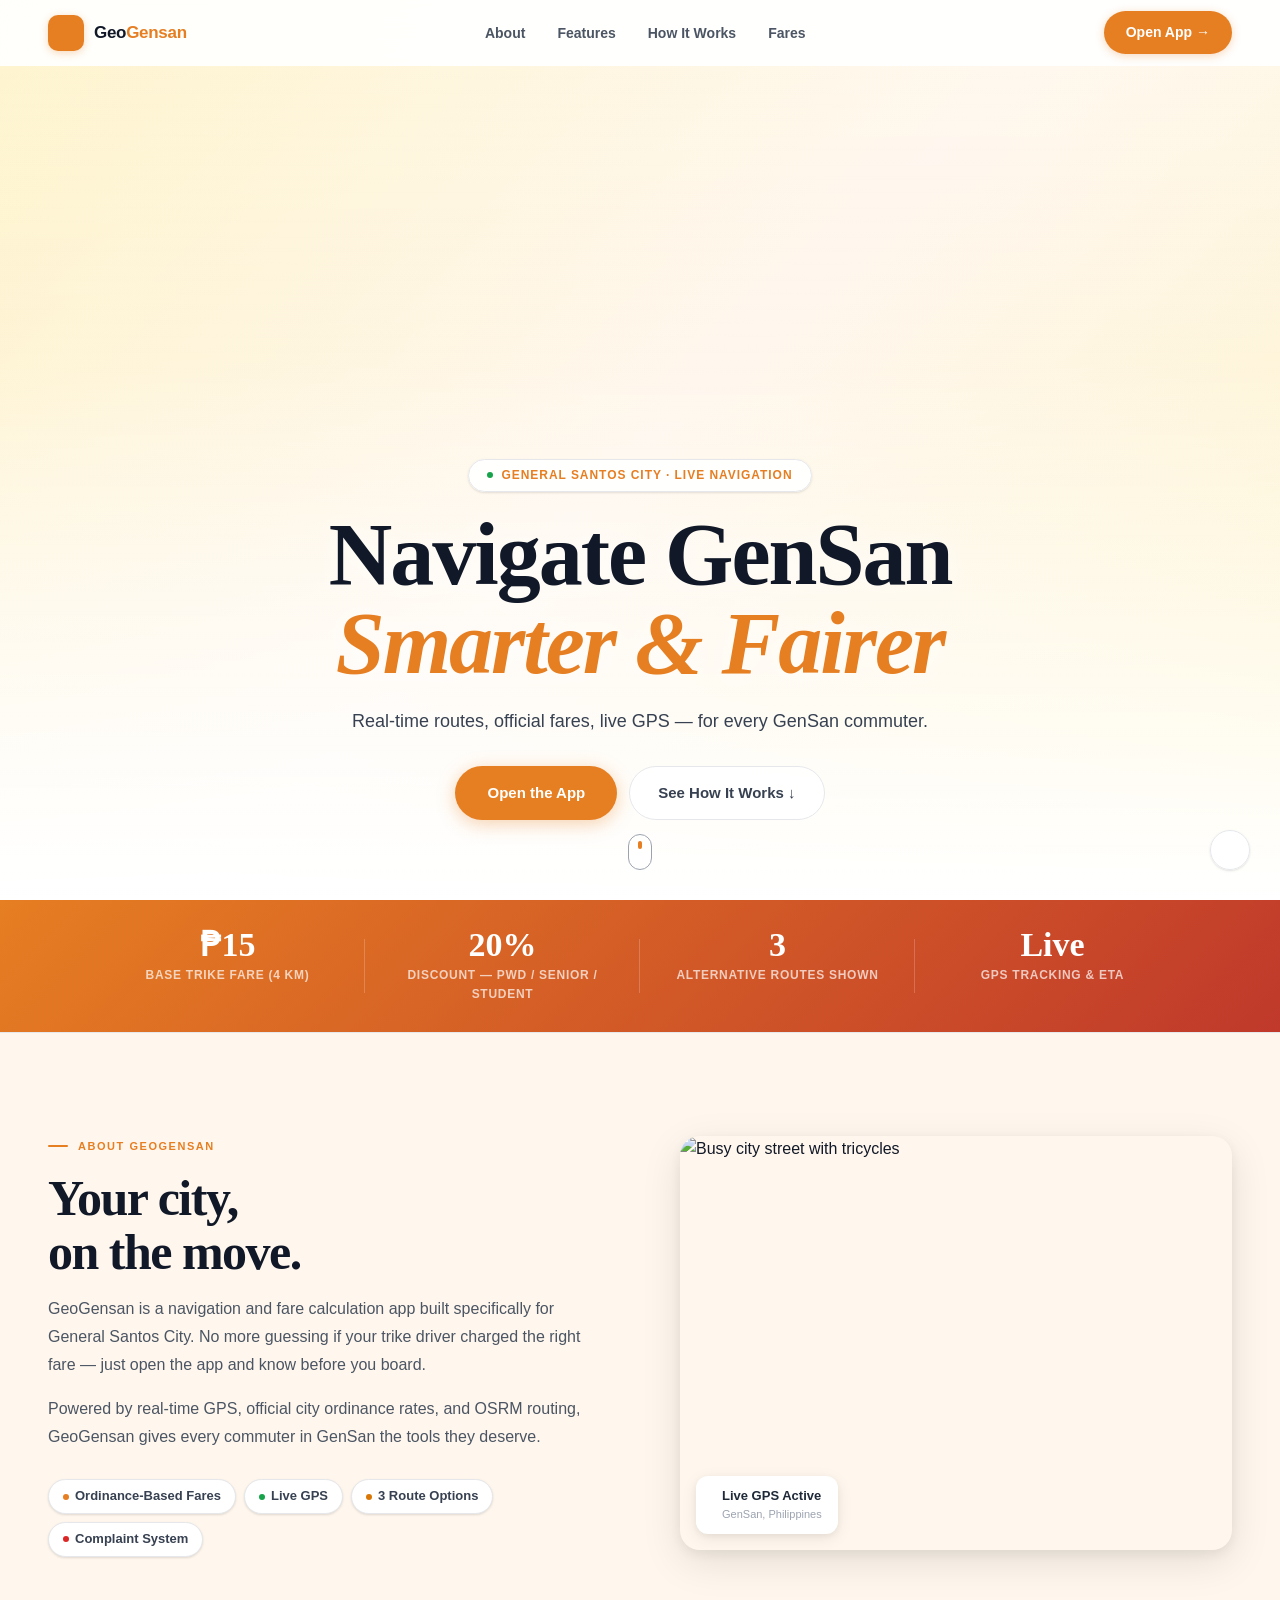
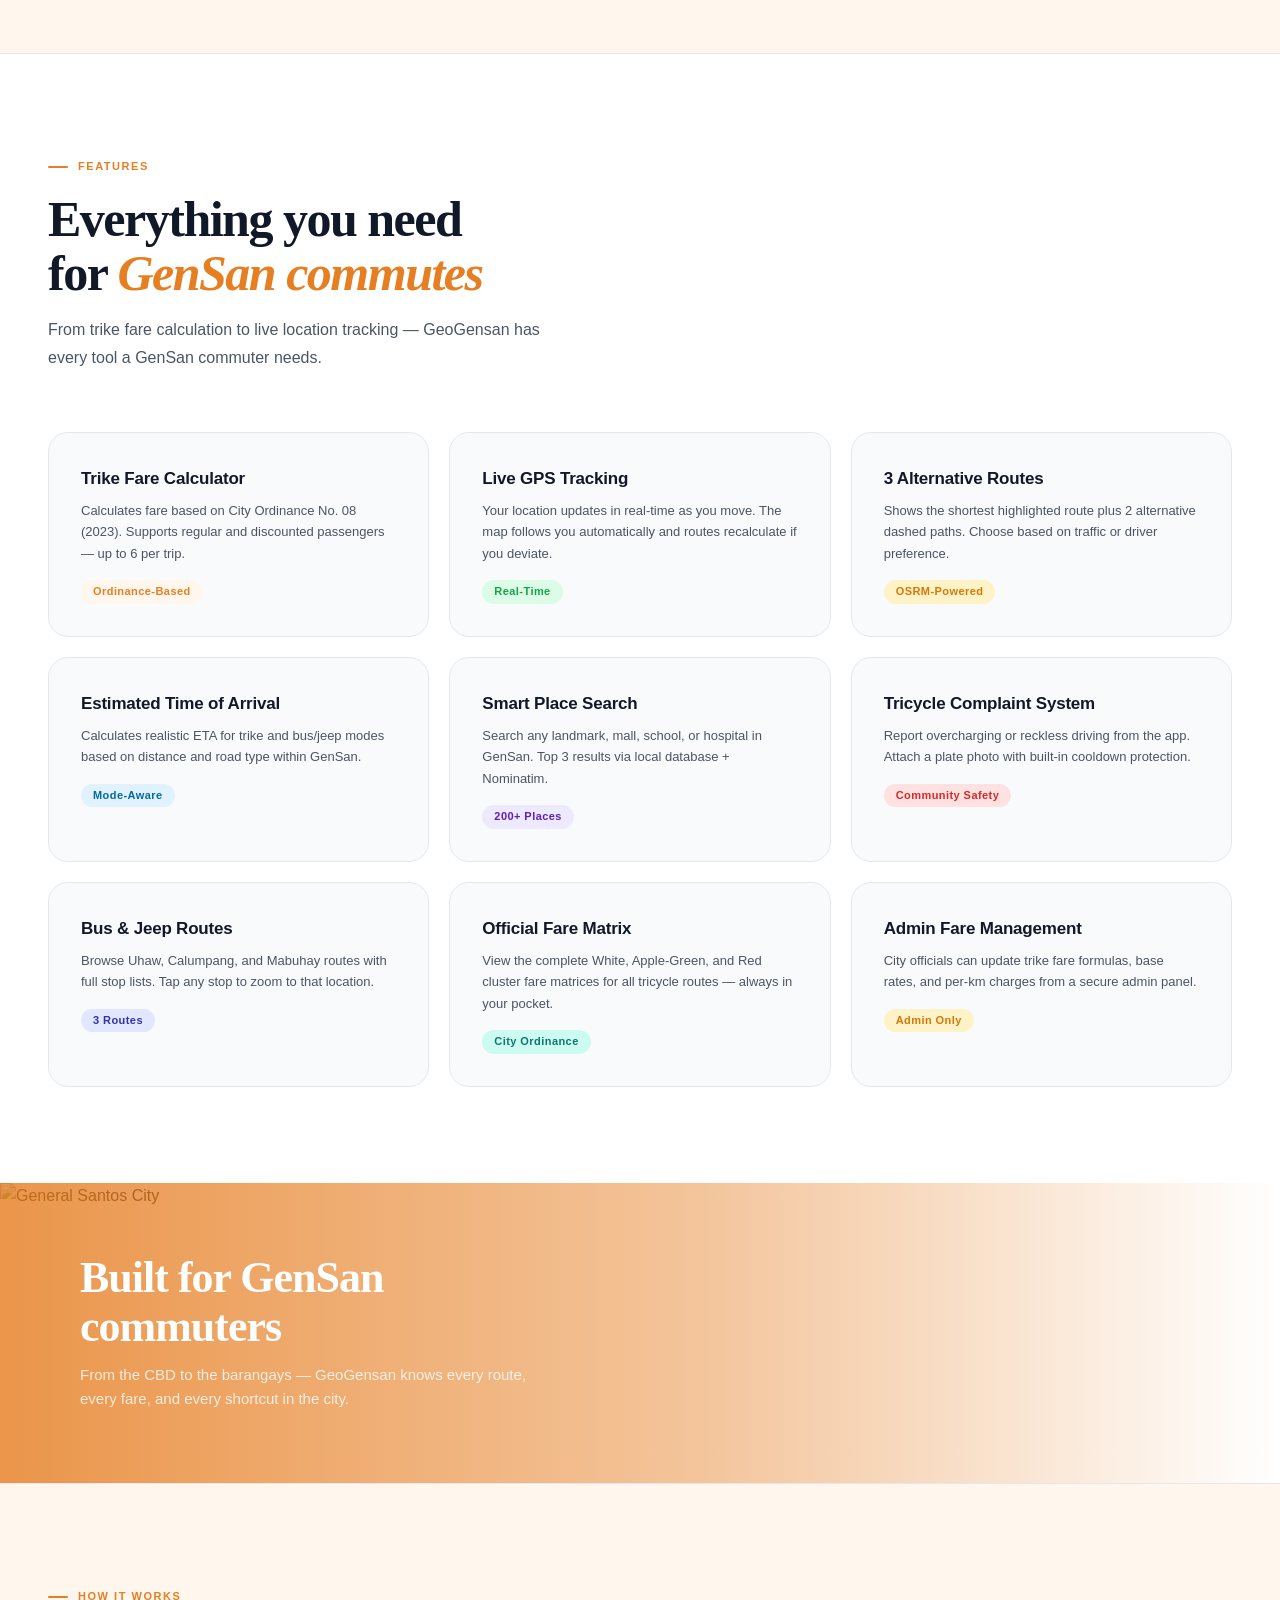
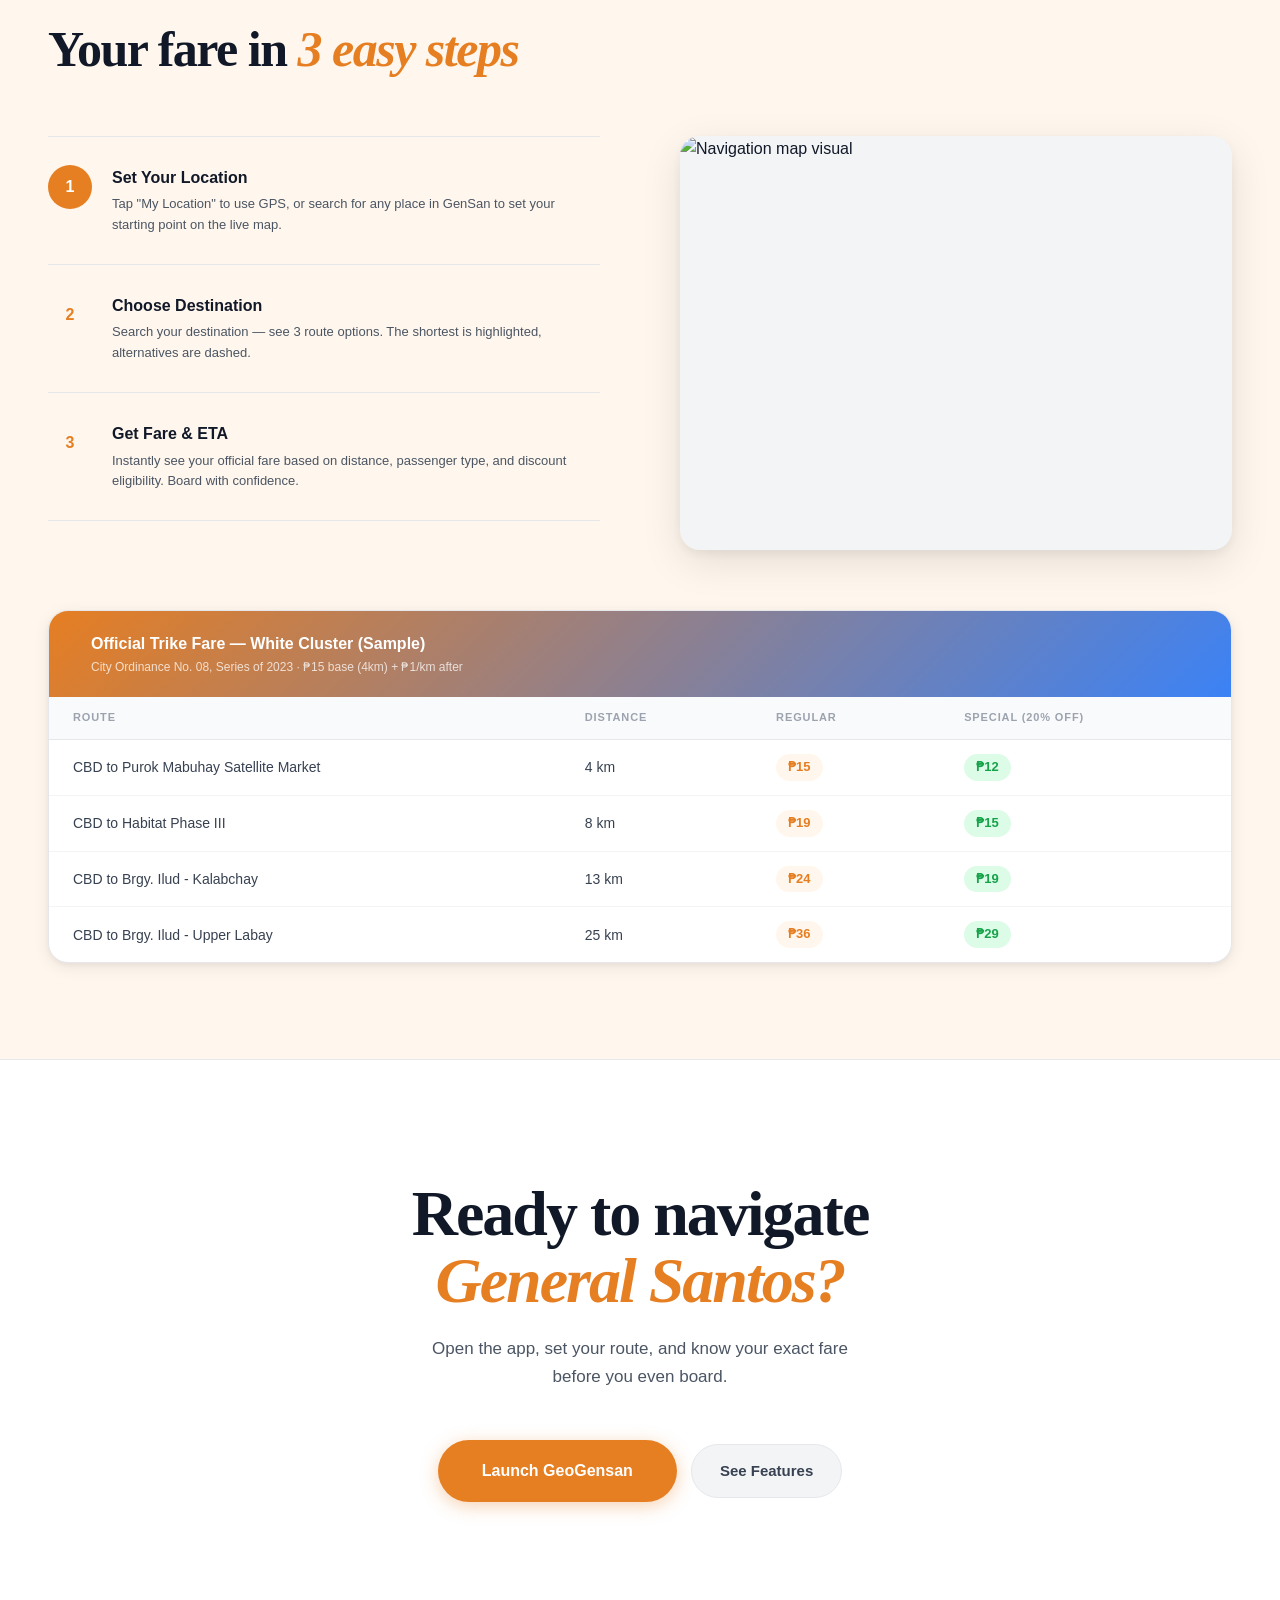
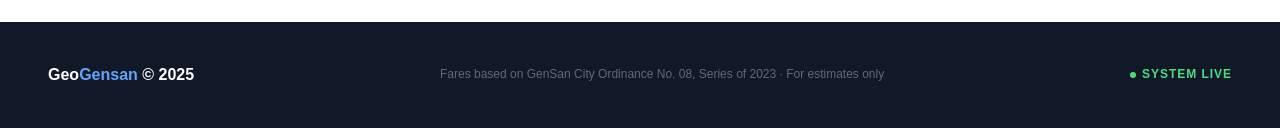
==== index.html @ c4aa9577 "Update index.html" ====
<!DOCTYPE html>
<html lang="en">
<head>
  <meta charset="UTF-8">
  <meta http-equiv="Content-Security-Policy" content="default-src 'self'; script-src 'self' 'unsafe-inline'; style-src 'self' 'unsafe-inline' https://fonts.googleapis.com https://fonts.gstatic.com; img-src 'self' data: blob:; connect-src 'self'; font-src 'self' https://fonts.gstatic.com; frame-ancestors 'none'; base-uri 'self';">
  <meta http-equiv="X-Frame-Options" content="DENY">
  <meta http-equiv="X-Content-Type-Options" content="nosniff">
  <meta name="referrer" content="strict-origin-when-cross-origin">
  <meta name="viewport" content="width=device-width, initial-scale=1.0">
  <title>GeoGensan — Navigate GenSan Smarter</title>
  <link rel="preconnect" href="https://fonts.googleapis.com">
  <link rel="preconnect" href="https://fonts.gstatic.com" crossorigin>
  <link href="https://fonts.googleapis.com/css2?family=Plus+Jakarta+Sans:wght@400;500;600;700;800&family=Fraunces:ital,opsz,wght@0,9..144,400;0,9..144,700;1,9..144,400&display=swap" rel="stylesheet">
  <style>
    *, *::before, *::after { box-sizing: border-box; margin: 0; padding: 0; }
    :root {
      --blue: #e67e22;
      --blue-light: #fff7ed;
      --blue-mid: #fed7aa;
      --green: #16a34a;
      --green-light: #dcfce7;
      --amber: #d97706;
      --amber-light: #fef3c7;
      --red: #dc2626;
      --sky: #fff7ed;
      --white: #ffffff;
      --gray-50: #f9fafb;
      --gray-100: #f3f4f6;
      --gray-200: #e5e7eb;
      --gray-400: #9ca3af;
      --gray-600: #4b5563;
      --gray-700: #374151;
      --gray-800: #1f2937;
      --gray-900: #111827;
      --font-display: 'Fraunces', serif;
      --font-body: 'Plus Jakarta Sans', sans-serif;
      --shadow-sm: 0 1px 3px rgba(0,0,0,0.08), 0 1px 2px rgba(0,0,0,0.05);
      --shadow-md: 0 4px 16px rgba(0,0,0,0.08), 0 2px 6px rgba(0,0,0,0.05);
      --shadow-lg: 0 12px 40px rgba(0,0,0,0.1), 0 4px 12px rgba(0,0,0,0.06);
    }
    html { scroll-behavior: smooth; }
    body { font-family: var(--font-body); background: var(--white); color: var(--gray-900); overflow-x: hidden; line-height: 1.6; }

    /* NAV */
    nav {
      position: fixed; top:0; left:0; right:0; z-index:200;
      display:flex; align-items:center; justify-content:space-between;
      padding:0 48px; height:66px;
      background: rgba(255,255,255,0.92);
      backdrop-filter: blur(16px);
      border-bottom: 1px solid transparent;
      transition: border-color 0.3s, box-shadow 0.3s;
    }
    nav.scrolled { border-bottom-color: var(--gray-200); box-shadow: var(--shadow-sm); }
    .nav-logo { display:flex; align-items:center; gap:10px; text-decoration:none; }
    .nav-logo-icon { width:36px; height:36px; background:var(--blue); border-radius:10px; display:flex; align-items:center; justify-content:center; font-size:18px; box-shadow: 0 2px 8px rgba(230,126,34,0.3); }
    .nav-logo-text { font-size:17px; font-weight:800; color:var(--gray-900); letter-spacing:-0.3px; }
    .nav-logo-text span { color:var(--blue); }
    .nav-links { display:flex; align-items:center; gap:32px; list-style:none; }
    .nav-links a { font-size:14px; font-weight:600; color:var(--gray-600); text-decoration:none; transition:color 0.2s; }
    .nav-links a:hover { color:var(--blue); }
    .nav-cta { display:inline-flex; align-items:center; gap:8px; padding:10px 22px; background:var(--blue); color:white; border-radius:50px; font-size:14px; font-weight:700; text-decoration:none; box-shadow: 0 2px 10px rgba(230,126,34,0.3); transition:all 0.2s; }
    .nav-cta:hover { background:#c0392b; transform:translateY(-1px); box-shadow: 0 6px 20px rgba(230,126,34,0.35); }

    /* VIDEO HERO */
    .video-hero { position:relative; width:100%; height:100vh; min-height:560px; overflow:hidden; }
    .video-hero video { position:absolute; inset:0; width:100%; height:100%; object-fit:cover; z-index:0; }
    .video-fallback { position:absolute; inset:0; z-index:0; background:linear-gradient(135deg,#fef3c7 0%,#fff7ed 50%,#fef3c7 100%); }
    .video-overlay { position:absolute; inset:0; z-index:1; background:linear-gradient(to bottom, rgba(255,255,255,0.15) 0%, rgba(255,255,255,0.05) 40%, rgba(255,255,255,0.65) 78%, rgba(255,255,255,1) 100%); }
    .video-hero-content { position:absolute; bottom:80px; left:50%; transform:translateX(-50%); z-index:2; text-align:center; width:100%; max-width:800px; padding:0 24px; }
    .video-badge { display:inline-flex; align-items:center; gap:8px; padding:6px 18px; background:rgba(255,255,255,0.92); border:1px solid var(--gray-200); border-radius:50px; font-size:12px; font-weight:700; color:var(--blue); text-transform:uppercase; letter-spacing:0.08em; margin-bottom:18px; box-shadow:var(--shadow-sm); animation:fadeUp 0.6s ease both; }
    .badge-dot { width:6px; height:6px; background:var(--green); border-radius:50%; animation:blink 1.5s infinite; }
    .video-hero-title { font-family:var(--font-display); font-size:clamp(38px,7vw,88px); font-weight:700; color:var(--gray-900); line-height:1.02; letter-spacing:-2px; margin-bottom:18px; animation:fadeUp 0.6s ease 0.1s both; text-shadow:0 2px 24px rgba(255,255,255,0.8); }
    .video-hero-title em { font-style:italic; color:var(--blue); }
    .video-hero-sub { font-size:18px; color:var(--gray-700); margin-bottom:30px; animation:fadeUp 0.6s ease 0.2s both; }
    .video-hero-actions { display:flex; align-items:center; justify-content:center; gap:12px; flex-wrap:wrap; animation:fadeUp 0.6s ease 0.3s both; }
    .btn-primary { display:inline-flex; align-items:center; gap:8px; padding:15px 32px; background:var(--blue); color:white; border-radius:50px; font-size:15px; font-weight:700; text-decoration:none; box-shadow:0 4px 18px rgba(230,126,34,0.35); transition:all 0.22s; }
    .btn-primary:hover { background:#c0392b; transform:translateY(-2px); box-shadow:0 10px 32px rgba(230,126,34,0.4); }
    .btn-ghost { display:inline-flex; align-items:center; gap:8px; padding:14px 28px; background:rgba(255,255,255,0.88); border:1.5px solid var(--gray-200); color:var(--gray-700); border-radius:50px; font-size:15px; font-weight:600; text-decoration:none; backdrop-filter:blur(8px); transition:all 0.2s; }
    .btn-ghost:hover { background:white; border-color:var(--blue); color:var(--blue); }
    .mute-btn { position:absolute; bottom:30px; right:30px; z-index:5; width:40px; height:40px; background:rgba(255,255,255,0.9); border:1px solid var(--gray-200); border-radius:50%; display:flex; align-items:center; justify-content:center; font-size:17px; cursor:pointer; box-shadow:var(--shadow-sm); transition:all 0.2s; }
    .mute-btn:hover { background:white; box-shadow:var(--shadow-md); }
    .scroll-cue { position:absolute; bottom:30px; left:50%; transform:translateX(-50%); z-index:5; display:flex; flex-direction:column; align-items:center; gap:6px; cursor:pointer; animation:bounceDown 2.5s ease-in-out infinite; }
    .scroll-cue-track { width:24px; height:36px; border:1.5px solid var(--gray-400); border-radius:50px; display:flex; justify-content:center; padding-top:6px; background:rgba(255,255,255,0.7); }
    .scroll-cue-dot { width:4px; height:8px; background:var(--blue); border-radius:50px; animation:scrollDot 1.8s ease-in-out infinite; }
    @keyframes scrollDot { 0%{transform:translateY(0);opacity:1} 100%{transform:translateY(14px);opacity:0} }
    @keyframes bounceDown { 0%,100%{transform:translateX(-50%) translateY(0)} 50%{transform:translateX(-50%) translateY(8px)} }

    /* STATS */
    .stats-strip { background: linear-gradient(135deg, #e67e22 0%, #c0392b 100%); padding:28px 48px; }
    .stats-inner { max-width:1100px; margin:0 auto; display:grid; grid-template-columns:repeat(4,1fr); gap:0; }
    .stat-item { text-align:center; padding:0 24px; position:relative; }
    .stat-item:not(:last-child)::after { content:''; position:absolute; right:0; top:15%; bottom:15%; width:1px; background:rgba(255,255,255,0.2); }
    .stat-num { font-family:var(--font-display); font-size:34px; font-weight:700; color:white; line-height:1; margin-bottom:4px; }
    .stat-label { font-size:12px; font-weight:600; color:rgba(255,255,255,0.7); text-transform:uppercase; letter-spacing:0.06em; }

    /* SECTIONS */
    .section { padding:96px 48px; }
    .section-inner { max-width:1200px; margin:0 auto; }
    .section-eyebrow { display:inline-flex; align-items:center; gap:10px; font-size:11px; font-weight:700; text-transform:uppercase; letter-spacing:0.14em; color:var(--blue); margin-bottom:16px; }
    .section-eyebrow::before { content:''; width:20px; height:2px; background:var(--blue); border-radius:2px; }
    .section-title { font-family:var(--font-display); font-size:clamp(28px,4vw,50px); font-weight:700; letter-spacing:-1.5px; line-height:1.08; margin-bottom:16px; color:var(--gray-900); }
    .section-title em { font-style:italic; color:var(--blue); }
    .section-desc { font-size:16px; color:var(--gray-600); max-width:520px; line-height:1.75; margin-bottom:60px; }

    /* INTRO */
    .intro-section { background:var(--sky); border-top:1px solid var(--gray-200); border-bottom:1px solid var(--gray-200); }
    .intro-grid { display:grid; grid-template-columns:1fr 1fr; gap:80px; align-items:center; }
    .intro-img-wrap { position:relative; border-radius:20px; overflow:hidden; box-shadow:var(--shadow-lg); aspect-ratio:4/3; }
    .intro-img-wrap img { width:100%; height:100%; object-fit:cover; display:block; }
    .intro-img-badge { position:absolute; bottom:16px; left:16px; background:white; border-radius:12px; padding:10px 16px; box-shadow:var(--shadow-md); display:flex; align-items:center; gap:10px; }
    .intro-img-badge-icon { font-size:20px; }
    .intro-img-badge-label { font-size:13px; font-weight:700; color:var(--gray-800); }
    .intro-img-badge-sub { font-size:11px; color:var(--gray-400); }
    .intro-pill-row { display:flex; flex-wrap:wrap; gap:8px; margin-top:28px; }
    .intro-pill { display:inline-flex; align-items:center; gap:6px; padding:6px 14px; background:white; border:1.5px solid var(--gray-200); border-radius:50px; font-size:13px; font-weight:600; color:var(--gray-700); box-shadow:var(--shadow-sm); }
    .pill-dot { width:6px; height:6px; border-radius:50%; }

    /* FEATURES */
    .features-grid { display:grid; grid-template-columns:repeat(3,1fr); gap:20px; }
    .feature-card { background:var(--gray-50); border:1.5px solid var(--gray-200); border-radius:20px; padding:32px; transition:all 0.25s; position:relative; overflow:hidden; }
    .feature-card::after { content:''; position:absolute; top:0; left:0; right:0; height:3px; background:var(--card-top,var(--blue)); border-radius:20px 20px 0 0; opacity:0; transition:opacity 0.3s; }
    .feature-card:hover { background:white; border-color:var(--blue-mid); box-shadow:var(--shadow-md); transform:translateY(-4px); }
    .feature-card:hover::after { opacity:1; }
    .feature-icon-wrap { display: none; }
    .feature-card-title { font-size:17px; font-weight:700; color:var(--gray-900); margin-bottom:8px; letter-spacing:-0.2px; }
    .feature-card-desc { font-size:13px; color:var(--gray-600); line-height:1.65; }
    .feature-tag { display:inline-block; margin-top:16px; padding:3px 12px; background:var(--tag-bg,var(--blue-light)); color:var(--tag-color,var(--blue)); border-radius:50px; font-size:11px; font-weight:700; letter-spacing:0.04em; }
    .fc-blue  { --card-top:var(--blue);  --icon-bg:var(--blue-light);  --tag-bg:var(--blue-light);  --tag-color:var(--blue); }
    .fc-green { --card-top:var(--green); --icon-bg:var(--green-light); --tag-bg:var(--green-light); --tag-color:var(--green); }
    .fc-amber { --card-top:var(--amber); --icon-bg:var(--amber-light); --tag-bg:var(--amber-light); --tag-color:var(--amber); }
    .fc-red   { --card-top:var(--red);   --icon-bg:#fee2e2;            --tag-bg:#fee2e2;            --tag-color:var(--red); }
    .fc-sky   { --card-top:#0ea5e9;      --icon-bg:#e0f2fe;            --tag-bg:#e0f2fe;            --tag-color:#0369a1; }
    .fc-purple{ --card-top:#7c3aed;      --icon-bg:#ede9fe;            --tag-bg:#ede9fe;            --tag-color:#5b21b6; }
    .fc-teal  { --card-top:#0d9488;      --icon-bg:#ccfbf1;            --tag-bg:#ccfbf1;            --tag-color:#0f766e; }
    .fc-indigo{ --card-top:#4f46e5;      --icon-bg:#e0e7ff;            --tag-bg:#e0e7ff;            --tag-color:#3730a3; }

    /* HOW IT WORKS */
    .how-section { background:var(--sky); border-top:1px solid var(--gray-200); border-bottom:1px solid var(--gray-200); }
    .steps-with-image { display:grid; grid-template-columns:1fr 1fr; gap:80px; align-items:start; margin-top:60px; }
    .step { display:flex; gap:20px; padding:28px 0; border-bottom:1px solid var(--gray-200); cursor:pointer; transition:all 0.2s; }
    .step:first-child { border-top:1px solid var(--gray-200); }
    .step-num { width:44px; height:44px; border-radius:50%; background:var(--blue-light); color:var(--blue); font-size:16px; font-weight:800; display:flex; align-items:center; justify-content:center; flex-shrink:0; transition:all 0.2s; }
    .step.active .step-num { background:var(--blue); color:white; }
    .step-title { font-size:16px; font-weight:700; color:var(--gray-900); margin-bottom:4px; }
    .step-desc { font-size:13px; color:var(--gray-600); line-height:1.6; }
    .steps-visual { position:sticky; top:100px; }
    .steps-img-frame { border-radius:20px; overflow:hidden; box-shadow:var(--shadow-lg); aspect-ratio:4/3; background:var(--gray-100); }
    .steps-img-frame img { width:100%; height:100%; object-fit:cover; display:block; transition:opacity 0.25s ease; }

    /* CITY BANNER */
    .city-banner { position:relative; height:300px; overflow:hidden; }
    .city-banner img { width:100%; height:100%; object-fit:cover; display:block; }
    .city-banner-overlay { position:absolute; inset:0; background:linear-gradient(to right, rgba(230,126,34,0.82) 0%, rgba(230,126,34,0.45) 55%, transparent 100%); display:flex; align-items:center; padding:0 80px; }
    .city-banner-text { max-width:460px; }
    .city-banner-title { font-family:var(--font-display); font-size:clamp(26px,4vw,44px); font-weight:700; color:white; line-height:1.1; letter-spacing:-1px; margin-bottom:12px; }
    .city-banner-desc { font-size:15px; color:rgba(255,255,255,0.8); line-height:1.6; }

    /* FARE TABLE */
    .fare-card { background:white; border:1.5px solid var(--gray-200); border-radius:20px; overflow:hidden; box-shadow:var(--shadow-md); margin-top:60px; }
    .fare-card-header { background:linear-gradient(135deg,var(--blue) 0%,#3b82f6 100%); padding:20px 28px; display:flex; align-items:center; gap:14px; }
    .fare-card-icon { font-size:24px; }
    .fare-card-title { font-size:16px; font-weight:700; color:white; }
    .fare-card-sub { font-size:12px; color:rgba(255,255,255,0.75); margin-top:2px; }
    .fare-table { width:100%; border-collapse:collapse; }
    .fare-table th { padding:12px 24px; text-align:left; font-size:11px; font-weight:700; text-transform:uppercase; letter-spacing:0.08em; color:var(--gray-400); background:var(--gray-50); border-bottom:1px solid var(--gray-200); }
    .fare-table td { padding:14px 24px; font-size:14px; color:var(--gray-700); border-bottom:1px solid var(--gray-100); }
    .fare-table tr:last-child td { border-bottom:none; }
    .fare-table tbody tr:hover td { background:var(--sky); }
    .fare-pill { display:inline-block; padding:3px 12px; border-radius:50px; font-size:13px; font-weight:700; }
    .fare-pill.reg { background:var(--blue-light); color:var(--blue); }
    .fare-pill.sp  { background:var(--green-light); color:var(--green); }

    /* CTA */
    .cta-section { background:white; padding:120px 48px; text-align:center; position:relative; overflow:hidden; }
    .cta-bg-img { position:absolute; inset:0; z-index:0; }
    .cta-bg-img img { width:100%; height:100%; object-fit:cover; opacity:0.05; }
    .cta-content { position:relative; z-index:1; }
    .cta-title { font-family:var(--font-display); font-size:clamp(32px,5vw,64px); font-weight:700; letter-spacing:-2px; line-height:1.05; margin-bottom:20px; color:var(--gray-900); }
    .cta-title em { font-style:italic; color:var(--blue); }
    .cta-desc { font-size:17px; color:var(--gray-600); margin-bottom:48px; max-width:460px; margin-left:auto; margin-right:auto; line-height:1.7; }
    .cta-btn-wrap { display:flex; align-items:center; justify-content:center; gap:14px; flex-wrap:wrap; }

    /* FOOTER */
    footer { background:var(--gray-900); padding:40px 48px; display:flex; align-items:center; justify-content:space-between; flex-wrap:wrap; gap:16px; }
    .footer-logo { font-size:16px; font-weight:800; color:white; }
    .footer-logo span { color:#60a5fa; }
    .footer-legal { font-size:12px; color:rgba(255,255,255,0.35); text-align:center; }
    .footer-live { display:flex; align-items:center; gap:6px; font-size:12px; font-weight:700; color:#4ade80; text-transform:uppercase; letter-spacing:0.08em; }
    .footer-live-dot { width:6px; height:6px; background:#4ade80; border-radius:50%; animation:blink 1.5s infinite; }

    /* ANIMATIONS */
    @keyframes fadeUp { from{opacity:0;transform:translateY(20px)} to{opacity:1;transform:translateY(0)} }
    @keyframes blink { 0%,100%{opacity:1} 50%{opacity:0.25} }
    .reveal { opacity:0; transform:translateY(28px); transition:opacity 0.65s ease,transform 0.65s ease; }
    .reveal.visible { opacity:1; transform:translateY(0); }
    .reveal-l { opacity:0; transform:translateX(-28px); transition:opacity 0.65s ease,transform 0.65s ease; }
    .reveal-l.visible { opacity:1; transform:translateX(0); }
    .reveal-r { opacity:0; transform:translateX(28px); transition:opacity 0.65s ease,transform 0.65s ease; }
    .reveal-r.visible { opacity:1; transform:translateX(0); }

    /* RESPONSIVE */
    @media(max-width:900px){
      nav{padding:0 20px;}
      .nav-links{display:none;}
      .section{padding:64px 24px;}
      .stats-strip{padding:28px 24px;}
      .stats-inner{grid-template-columns:repeat(2,1fr);gap:24px;}
      .stat-item::after{display:none;}
      .intro-grid,.steps-with-image{grid-template-columns:1fr;gap:40px;}
      .steps-visual{display:none;}
      .features-grid{grid-template-columns:1fr;}
      .city-banner-overlay{padding:0 32px;}
      .cta-section{padding:80px 24px;}
      footer{padding:28px 20px;flex-direction:column;text-align:center;}
    }
    @media(max-width:600px){
      .video-hero-actions{flex-direction:column;align-items:center;}
      .features-grid{grid-template-columns:1fr;}
    }
  </style>
</head>
<body>

  <!-- NAV -->
  <nav id="nav">
    <a href="index.html" class="nav-logo">
      <div class="nav-logo-icon"></div>
      <span class="nav-logo-text">Geo<span>Gensan</span></span>
    </a>
    <ul class="nav-links">
      <li><a href="#intro">About</a></li>
      <li><a href="#features">Features</a></li>
      <li><a href="#how">How It Works</a></li>
      <li><a href="#fares">Fares</a></li>
    </ul>
    <a href="main.html" class="nav-cta">Open App →</a>
  </nav>

  <!-- VIDEO HERO -->
  <section class="video-hero">
    <div class="video-fallback"></div>
    <video id="heroVideo" autoplay muted loop playsinline>
      <source src="WebAds.mp4" type="video/mp4">
    </video>
    <div class="video-overlay"></div>
    <div class="video-hero-content">
      <div class="video-badge">
        <span class="badge-dot"></span>
        General Santos City · Live Navigation
      </div>
      <h1 class="video-hero-title">Navigate GenSan<br><em>Smarter &amp; Fairer</em></h1>
      <p class="video-hero-sub">Real-time routes, official fares, live GPS — for every GenSan commuter.</p>
      <div class="video-hero-actions">
        <a href="main.html" class="btn-primary">Open the App</a>
        <a href="#intro" class="btn-ghost">See How It Works ↓</a>
      </div>
    </div>
    <button class="mute-btn" id="muteBtn" onclick="toggleMute()"></button>
    <div class="scroll-cue" onclick="document.getElementById('stats').scrollIntoView({behavior:'smooth'})">
      <div class="scroll-cue-track"><div class="scroll-cue-dot"></div></div>
    </div>
  </section>

  <!-- STATS STRIP -->
  <div class="stats-strip" id="stats">
    <div class="stats-inner">
      <div class="stat-item reveal">
        <div class="stat-num">₱15</div>
        <div class="stat-label">Base Trike Fare (4 km)</div>
      </div>
      <div class="stat-item reveal">
        <div class="stat-num">20%</div>
        <div class="stat-label">Discount — PWD / Senior / Student</div>
      </div>
      <div class="stat-item reveal">
        <div class="stat-num">3</div>
        <div class="stat-label">Alternative Routes Shown</div>
      </div>
      <div class="stat-item reveal">
        <div class="stat-num">Live</div>
        <div class="stat-label">GPS Tracking &amp; ETA</div>
      </div>
    </div>
  </div>

  <!-- INTRO -->
  <div class="section intro-section" id="intro">
    <div class="section-inner">
      <div class="intro-grid">
        <div class="reveal-l">
          <div class="section-eyebrow">About GeoGensan</div>
          <h2 class="section-title">Your city,<br>on the move.</h2>
          <p style="font-size:16px;color:var(--gray-600);line-height:1.75;margin-bottom:16px;">
            GeoGensan is a navigation and fare calculation app built specifically for General Santos City. No more guessing if your trike driver charged the right fare — just open the app and know before you board.
          </p>
          <p style="font-size:16px;color:var(--gray-600);line-height:1.75;">
            Powered by real-time GPS, official city ordinance rates, and OSRM routing, GeoGensan gives every commuter in GenSan the tools they deserve.
          </p>
          <div class="intro-pill-row">
            <span class="intro-pill"><span class="pill-dot" style="background:var(--blue)"></span>Ordinance-Based Fares</span>
            <span class="intro-pill"><span class="pill-dot" style="background:var(--green)"></span>Live GPS</span>
            <span class="intro-pill"><span class="pill-dot" style="background:var(--amber)"></span>3 Route Options</span>
            <span class="intro-pill"><span class="pill-dot" style="background:var(--red)"></span>Complaint System</span>
          </div>
        </div>
        <div class="reveal-r">
          <div class="intro-img-wrap">
            <img
              src="intro.png"
              alt="Busy city street with tricycles"
              loading="lazy"
            >
            <div class="intro-img-badge">
              <span class="intro-img-badge-icon"></span>
              <div>
                <div class="intro-img-badge-label">Live GPS Active</div>
                <div class="intro-img-badge-sub">GenSan, Philippines</div>
              </div>
            </div>
          </div>
        </div>
      </div>
    </div>
  </div>

  <!-- FEATURES -->
  <div class="section" id="features" style="background:var(--white);">
    <div class="section-inner">
      <div class="section-eyebrow reveal">Features</div>
      <h2 class="section-title reveal">Everything you need<br>for <em>GenSan commutes</em></h2>
      <p class="section-desc reveal">From trike fare calculation to live location tracking — GeoGensan has every tool a GenSan commuter needs.</p>
      <div class="features-grid">
        <div class="feature-card fc-blue reveal">
          <div class="feature-icon-wrap"></div>
          <div class="feature-card-title">Trike Fare Calculator</div>
          <div class="feature-card-desc">Calculates fare based on City Ordinance No. 08 (2023). Supports regular and discounted passengers — up to 6 per trip.</div>
          <span class="feature-tag">Ordinance-Based</span>
        </div>
        <div class="feature-card fc-green reveal">
          <div class="feature-icon-wrap"></div>
          <div class="feature-card-title">Live GPS Tracking</div>
          <div class="feature-card-desc">Your location updates in real-time as you move. The map follows you automatically and routes recalculate if you deviate.</div>
          <span class="feature-tag">Real-Time</span>
        </div>
        <div class="feature-card fc-amber reveal">
          <div class="feature-icon-wrap"></div>
          <div class="feature-card-title">3 Alternative Routes</div>
          <div class="feature-card-desc">Shows the shortest highlighted route plus 2 alternative dashed paths. Choose based on traffic or driver preference.</div>
          <span class="feature-tag">OSRM-Powered</span>
        </div>
        <div class="feature-card fc-sky reveal">
          <div class="feature-icon-wrap"></div>
          <div class="feature-card-title">Estimated Time of Arrival</div>
          <div class="feature-card-desc">Calculates realistic ETA for trike and bus/jeep modes based on distance and road type within GenSan.</div>
          <span class="feature-tag">Mode-Aware</span>
        </div>
        <div class="feature-card fc-purple reveal">
          <div class="feature-icon-wrap"></div>
          <div class="feature-card-title">Smart Place Search</div>
          <div class="feature-card-desc">Search any landmark, mall, school, or hospital in GenSan. Top 3 results via local database + Nominatim.</div>
          <span class="feature-tag">200+ Places</span>
        </div>
        <div class="feature-card fc-red reveal">
          <div class="feature-icon-wrap"></div>
          <div class="feature-card-title">Tricycle Complaint System</div>
          <div class="feature-card-desc">Report overcharging or reckless driving from the app. Attach a plate photo with built-in cooldown protection.</div>
          <span class="feature-tag">Community Safety</span>
        </div>
        <div class="feature-card fc-indigo reveal">
          <div class="feature-icon-wrap"></div>
          <div class="feature-card-title">Bus &amp; Jeep Routes</div>
          <div class="feature-card-desc">Browse Uhaw, Calumpang, and Mabuhay routes with full stop lists. Tap any stop to zoom to that location.</div>
          <span class="feature-tag">3 Routes</span>
        </div>
        <div class="feature-card fc-teal reveal">
          <div class="feature-icon-wrap"></div>
          <div class="feature-card-title">Official Fare Matrix</div>
          <div class="feature-card-desc">View the complete White, Apple-Green, and Red cluster fare matrices for all tricycle routes — always in your pocket.</div>
          <span class="feature-tag">City Ordinance</span>
        </div>
        <div class="feature-card fc-amber reveal">
          <div class="feature-icon-wrap"></div>
          <div class="feature-card-title">Admin Fare Management</div>
          <div class="feature-card-desc">City officials can update trike fare formulas, base rates, and per-km charges from a secure admin panel.</div>
          <span class="feature-tag">Admin Only</span>
        </div>
      </div>
    </div>
  </div>

  <!-- CITY PHOTO BANNER -->
  <div class="city-banner">
    <img
      src="city.png"
      alt="General Santos City"
      loading="lazy"
    >
    <div class="city-banner-overlay">
      <div class="city-banner-text">
        <h3 class="city-banner-title">Built for GenSan commuters</h3>
        <p class="city-banner-desc">From the CBD to the barangays — GeoGensan knows every route, every fare, and every shortcut in the city.</p>
      </div>
    </div>
  </div>

  <!-- HOW IT WORKS -->
  <div class="section how-section" id="how">
    <div class="section-inner">
      <div class="section-eyebrow reveal">How It Works</div>
      <h2 class="section-title reveal">Your fare in <em>3 easy steps</em></h2>
      <div class="steps-with-image">
        <div>
          <div class="step active reveal" id="step1" onclick="setStep(1)">
            <div class="step-num">1</div>
            <div>
              <div class="step-title">Set Your Location</div>
              <div class="step-desc">Tap "My Location" to use GPS, or search for any place in GenSan to set your starting point on the live map.</div>
            </div>
          </div>
          <div class="step reveal" id="step2" onclick="setStep(2)">
            <div class="step-num">2</div>
            <div>
              <div class="step-title">Choose Destination</div>
              <div class="step-desc">Search your destination — see 3 route options. The shortest is highlighted, alternatives are dashed.</div>
            </div>
          </div>
          <div class="step reveal" id="step3" onclick="setStep(3)">
            <div class="step-num">3</div>
            <div>
              <div class="step-title">Get Fare &amp; ETA</div>
              <div class="step-desc">Instantly see your official fare based on distance, passenger type, and discount eligibility. Board with confidence.</div>
            </div>
          </div>
        </div>
        <div class="steps-visual">
          <div class="steps-img-frame">
            <img id="stepImg"
              src="step1.png"
              alt="Navigation map visual"
              loading="lazy"
            >
          </div>
        </div>
      </div>

      <!-- FARE TABLE -->
      <div class="fare-card reveal" id="fares">
        <div class="fare-card-header">
          <span class="fare-card-icon"></span>
          <div>
            <div class="fare-card-title">Official Trike Fare — White Cluster (Sample)</div>
            <div class="fare-card-sub">City Ordinance No. 08, Series of 2023 · ₱15 base (4km) + ₱1/km after</div>
          </div>
        </div>
        <table class="fare-table">
          <thead>
            <tr>
              <th>Route</th>
              <th>Distance</th>
              <th>Regular</th>
              <th>Special (20% off)</th>
            </tr>
          </thead>
          <tbody>
            <tr>
              <td>CBD to Purok Mabuhay Satellite Market</td>
              <td>4 km</td>
              <td><span class="fare-pill reg">₱15</span></td>
              <td><span class="fare-pill sp">₱12</span></td>
            </tr>
            <tr>
              <td>CBD to Habitat Phase III</td>
              <td>8 km</td>
              <td><span class="fare-pill reg">₱19</span></td>
              <td><span class="fare-pill sp">₱15</span></td>
            </tr>
            <tr>
              <td>CBD to Brgy. Ilud - Kalabchay</td>
              <td>13 km</td>
              <td><span class="fare-pill reg">₱24</span></td>
              <td><span class="fare-pill sp">₱19</span></td>
            </tr>
            <tr>
              <td>CBD to Brgy. Ilud - Upper Labay</td>
              <td>25 km</td>
              <td><span class="fare-pill reg">₱36</span></td>
              <td><span class="fare-pill sp">₱29</span></td>
            </tr>
          </tbody>
        </table>
      </div>
    </div>
  </div>

  <!-- CTA -->
  <section class="cta-section">
    <div class="cta-bg-img" style="display:none;"></div>
    <div class="cta-content">
      <h2 class="cta-title reveal">Ready to navigate<br><em>General Santos?</em></h2>
      <p class="cta-desc reveal">Open the app, set your route, and know your exact fare before you even board.</p>
      <div class="cta-btn-wrap reveal">
        <a href="main.html" class="btn-primary" style="font-size:16px;padding:18px 44px;">Launch GeoGensan</a>
        <a href="#features" class="btn-ghost" style="background:var(--gray-100);border-color:var(--gray-200);">See Features</a>
      </div>
    </div>
  </section>

  <!-- FOOTER -->
  <footer>
    <div class="footer-logo">Geo<span>Gensan</span> © 2025</div>
    <div class="footer-legal">Fares based on GenSan City Ordinance No. 08, Series of 2023 · For estimates only</div>
    <div class="footer-live"><span class="footer-live-dot"></span>System Live</div>
  </footer>

  <script>
    // NAV
    const nav = document.getElementById('nav');
    window.addEventListener('scroll', () => nav.classList.toggle('scrolled', window.scrollY > 40));

    // MUTE
    let muted = true;
    function toggleMute() {
      const v = document.getElementById('heroVideo');
      muted = !muted;
      v.muted = muted;
      document.getElementById('muteBtn').textContent = muted ? '' : '';
    }

    // PARALLAX
    window.addEventListener('scroll', () => {
      const vid = document.querySelector('.video-hero video');
      if (vid) vid.style.transform = 'translateY(' + (window.scrollY * 0.3) + 'px) scale(1.05)';
    });

    // REVEAL
    const obs = new IntersectionObserver((entries) => {
      entries.forEach((e, i) => {
        if (e.isIntersecting) {
          setTimeout(() => e.target.classList.add('visible'), i * 80);
          obs.unobserve(e.target);
        }
      });
    }, { threshold: 0.1 });
    document.querySelectorAll('.reveal, .reveal-l, .reveal-r').forEach(el => obs.observe(el));

    // STEP SWITCHER
    const stepImgs = [
      'step1.png',
      'step2.png',
      'step3.png'
    ];
    function setStep(n) {
      document.querySelectorAll('.step').forEach((s,i) => s.classList.toggle('active', i+1===n));
      const img = document.getElementById('stepImg');
      img.style.opacity = '0';
      setTimeout(() => { img.src = stepImgs[n-1]; img.style.opacity = '1'; }, 220);
    }
    let si = 1;
    setInterval(() => { si = si % 3 + 1; setStep(si); }, 3500);
  </script>
</body>
</html>
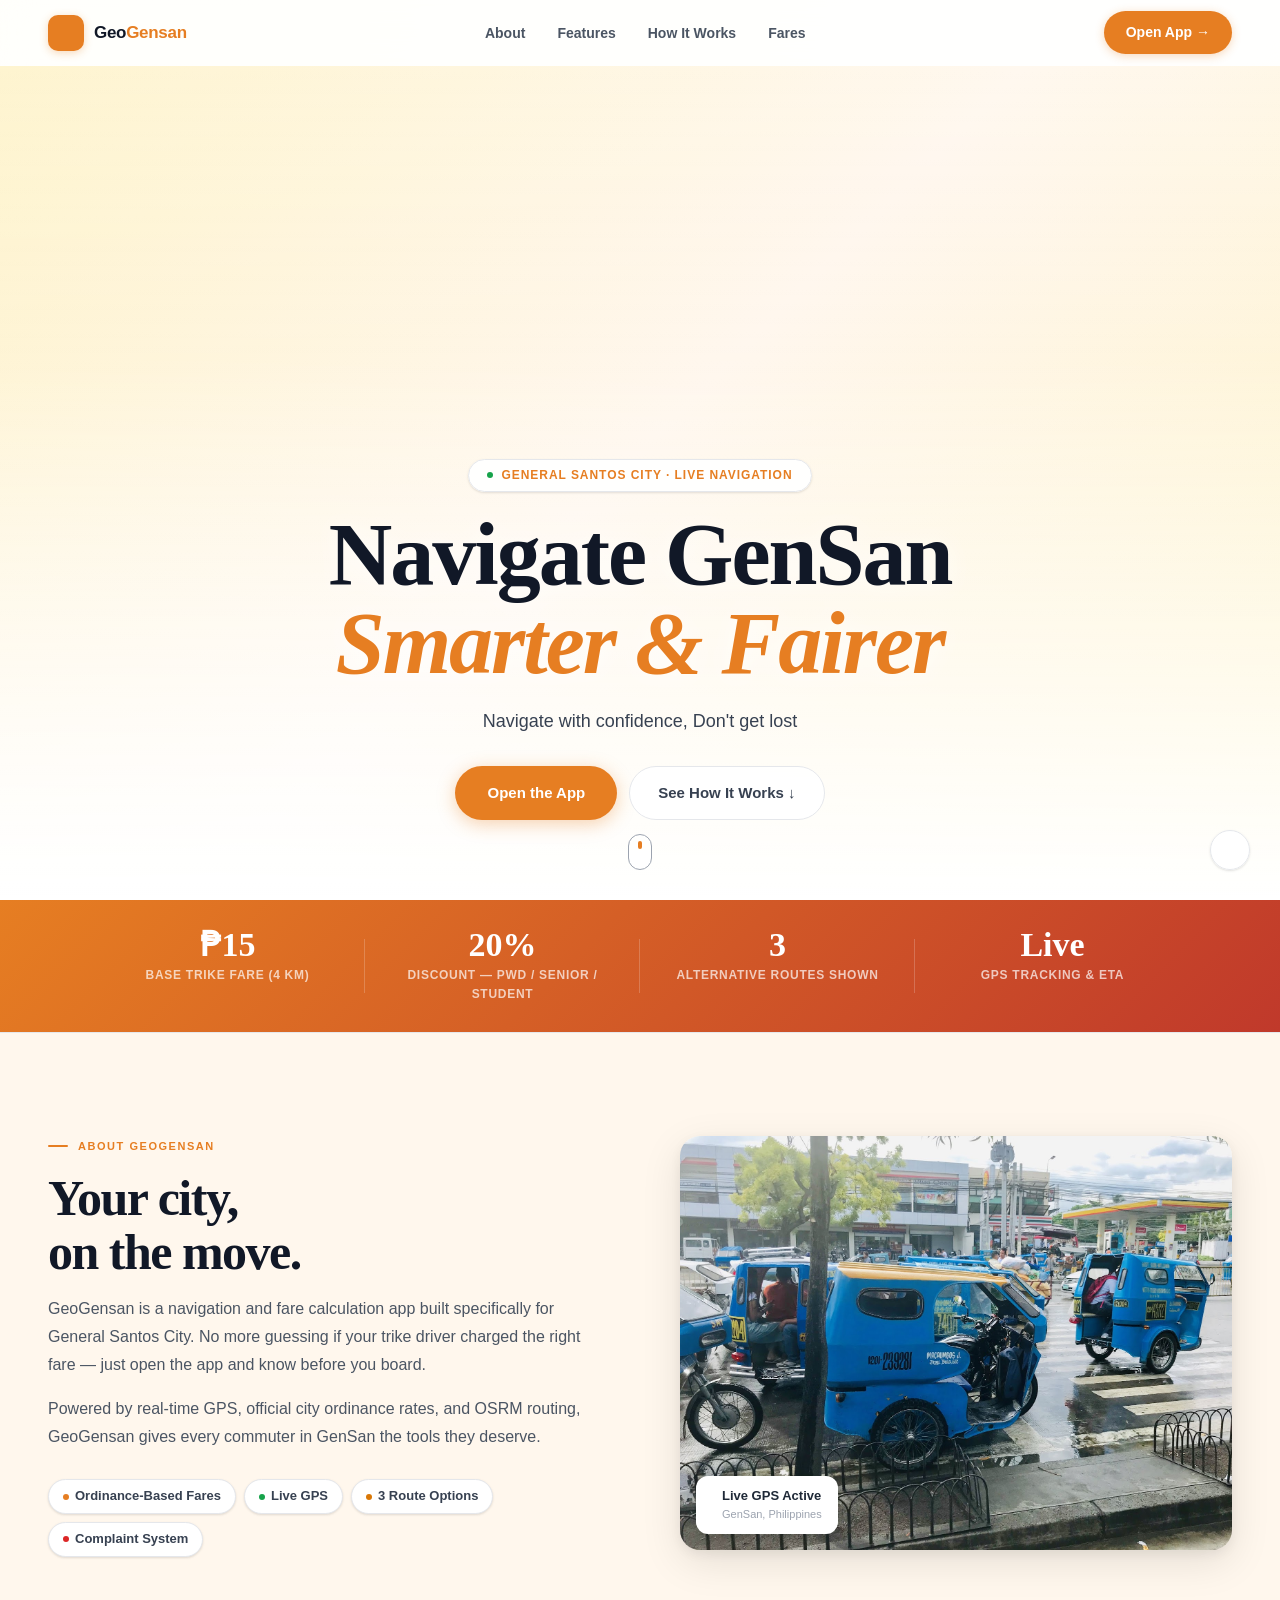
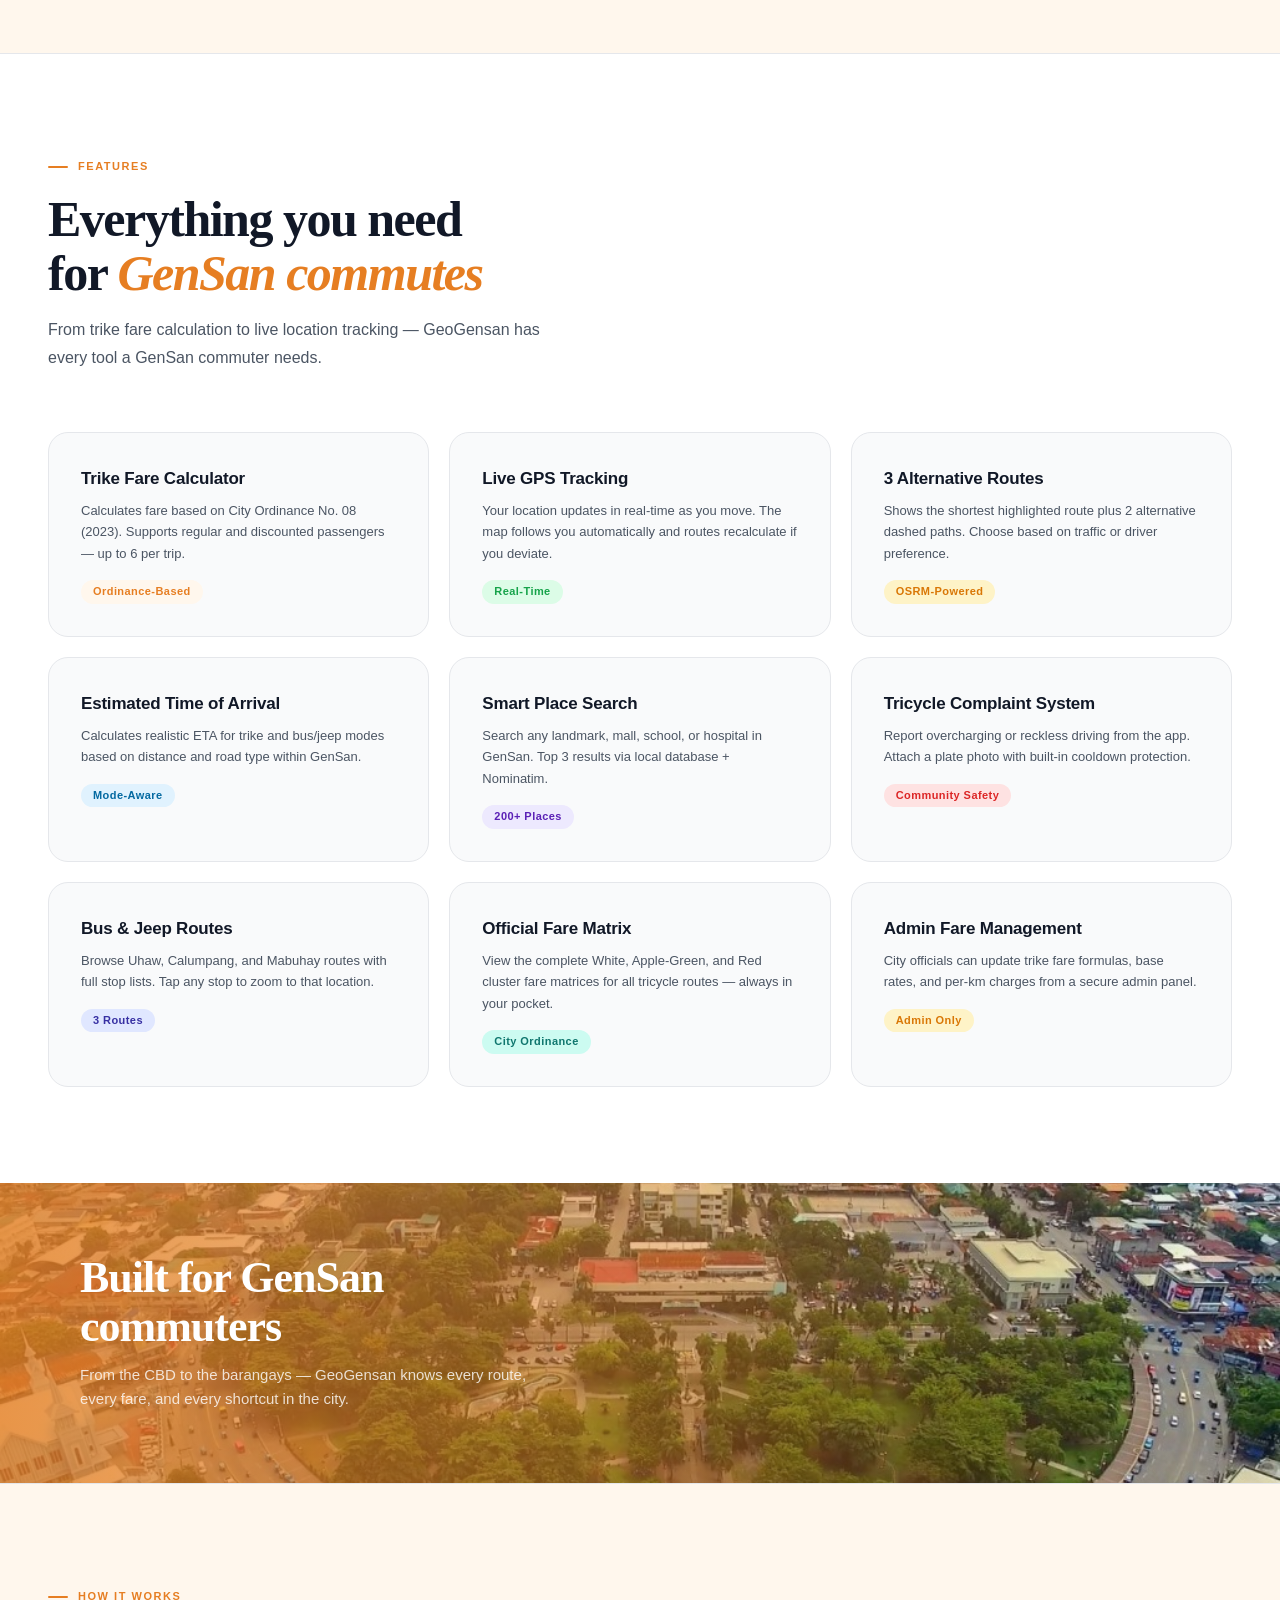
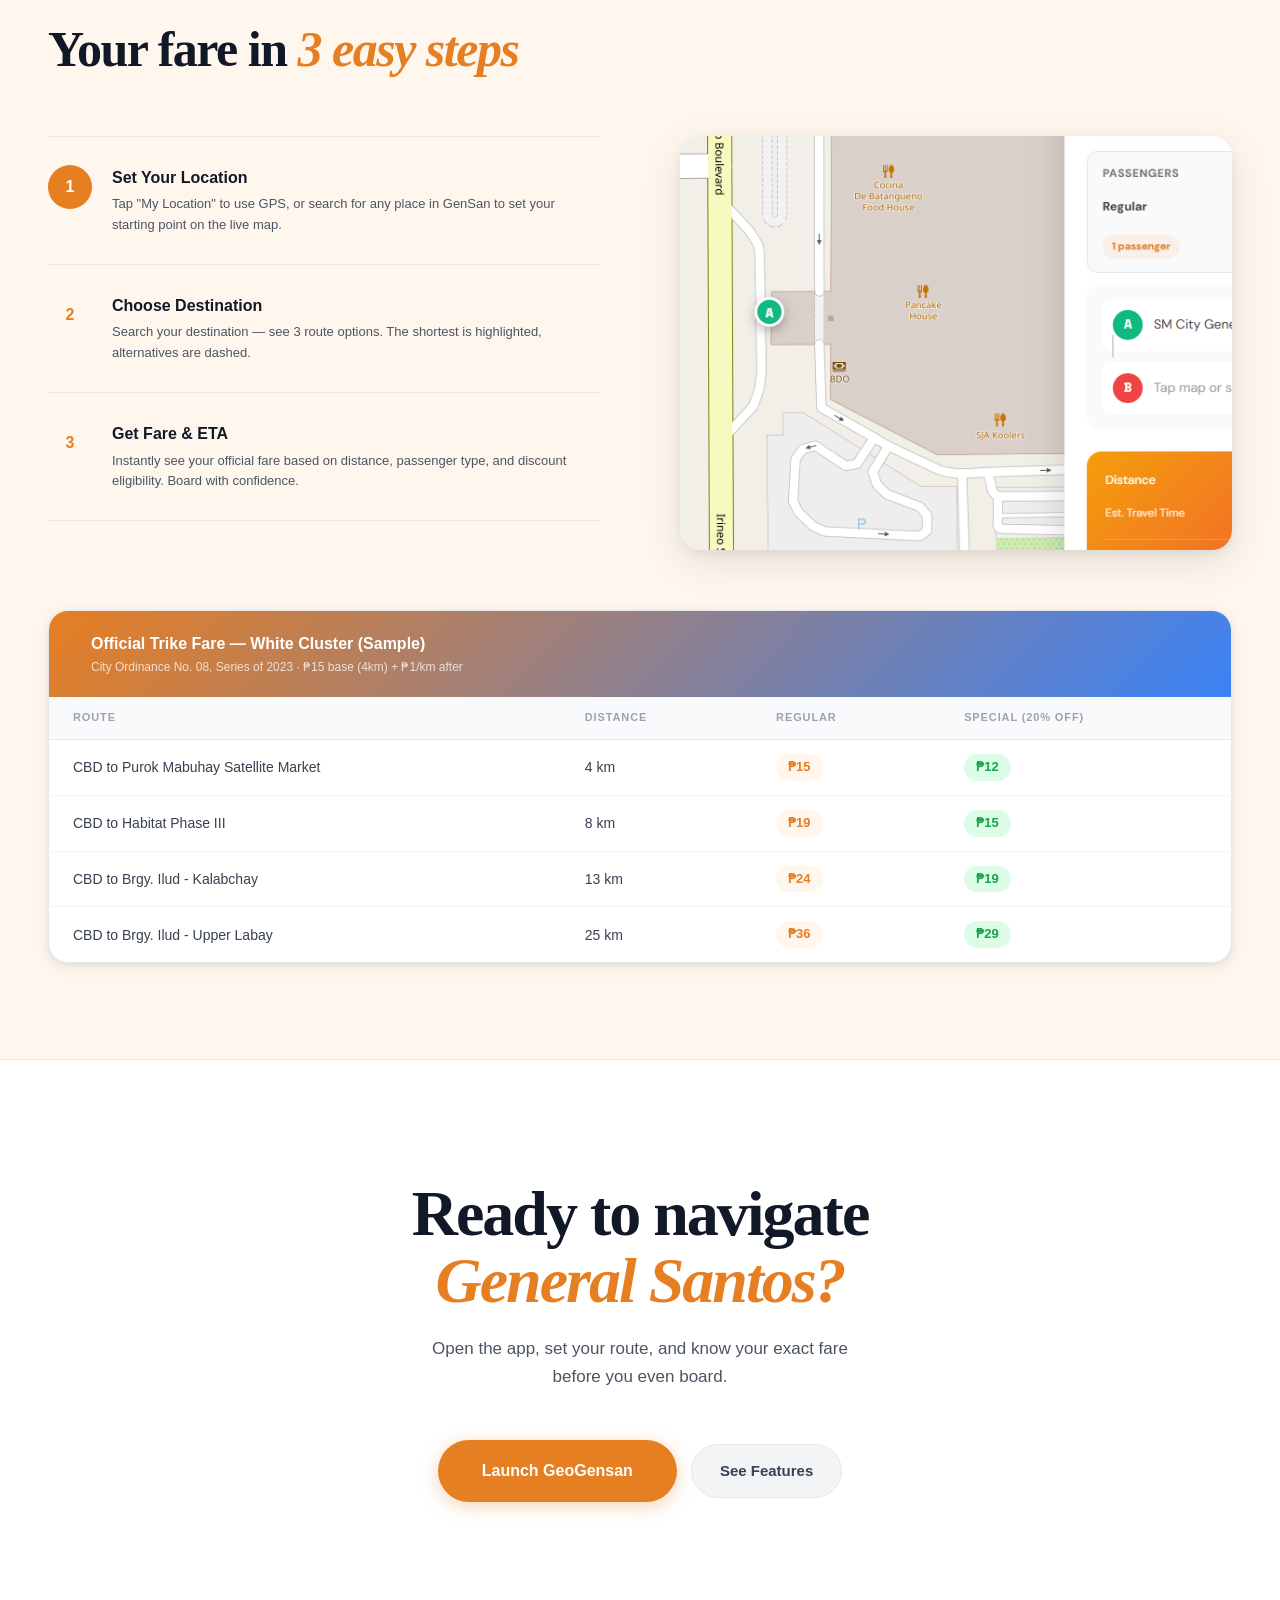
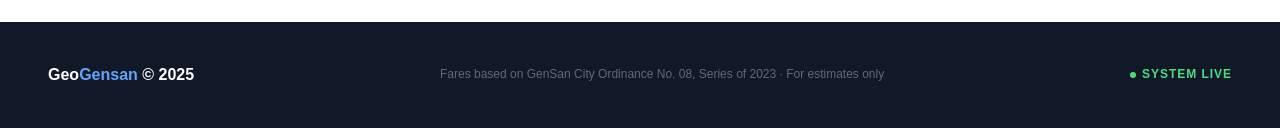
==== commit 63798aff: "Update index.html" ====
--- a/index.html
+++ b/index.html
@@ -11,6 +11,7 @@
   <link rel="preconnect" href="https://fonts.googleapis.com">
   <link rel="preconnect" href="https://fonts.gstatic.com" crossorigin>
   <link href="https://fonts.googleapis.com/css2?family=Plus+Jakarta+Sans:wght@400;500;600;700;800&family=Fraunces:ital,opsz,wght@0,9..144,400;0,9..144,700;1,9..144,400&display=swap" rel="stylesheet">
+  <link rel="icon" type="png" href="geogensan.png"/>
   <style>
     *, *::before, *::after { box-sizing: border-box; margin: 0; padding: 0; }
     :root {
@@ -250,7 +251,7 @@
         General Santos City · Live Navigation
       </div>
       <h1 class="video-hero-title">Navigate GenSan<br><em>Smarter &amp; Fairer</em></h1>
-      <p class="video-hero-sub">Real-time routes, official fares, live GPS — for every GenSan commuter.</p>
+      <p class="video-hero-sub">Navigate with confidence, Don't get lost</p>
       <div class="video-hero-actions">
         <a href="main.html" class="btn-primary">Open the App</a>
         <a href="#intro" class="btn-ghost">See How It Works ↓</a>
